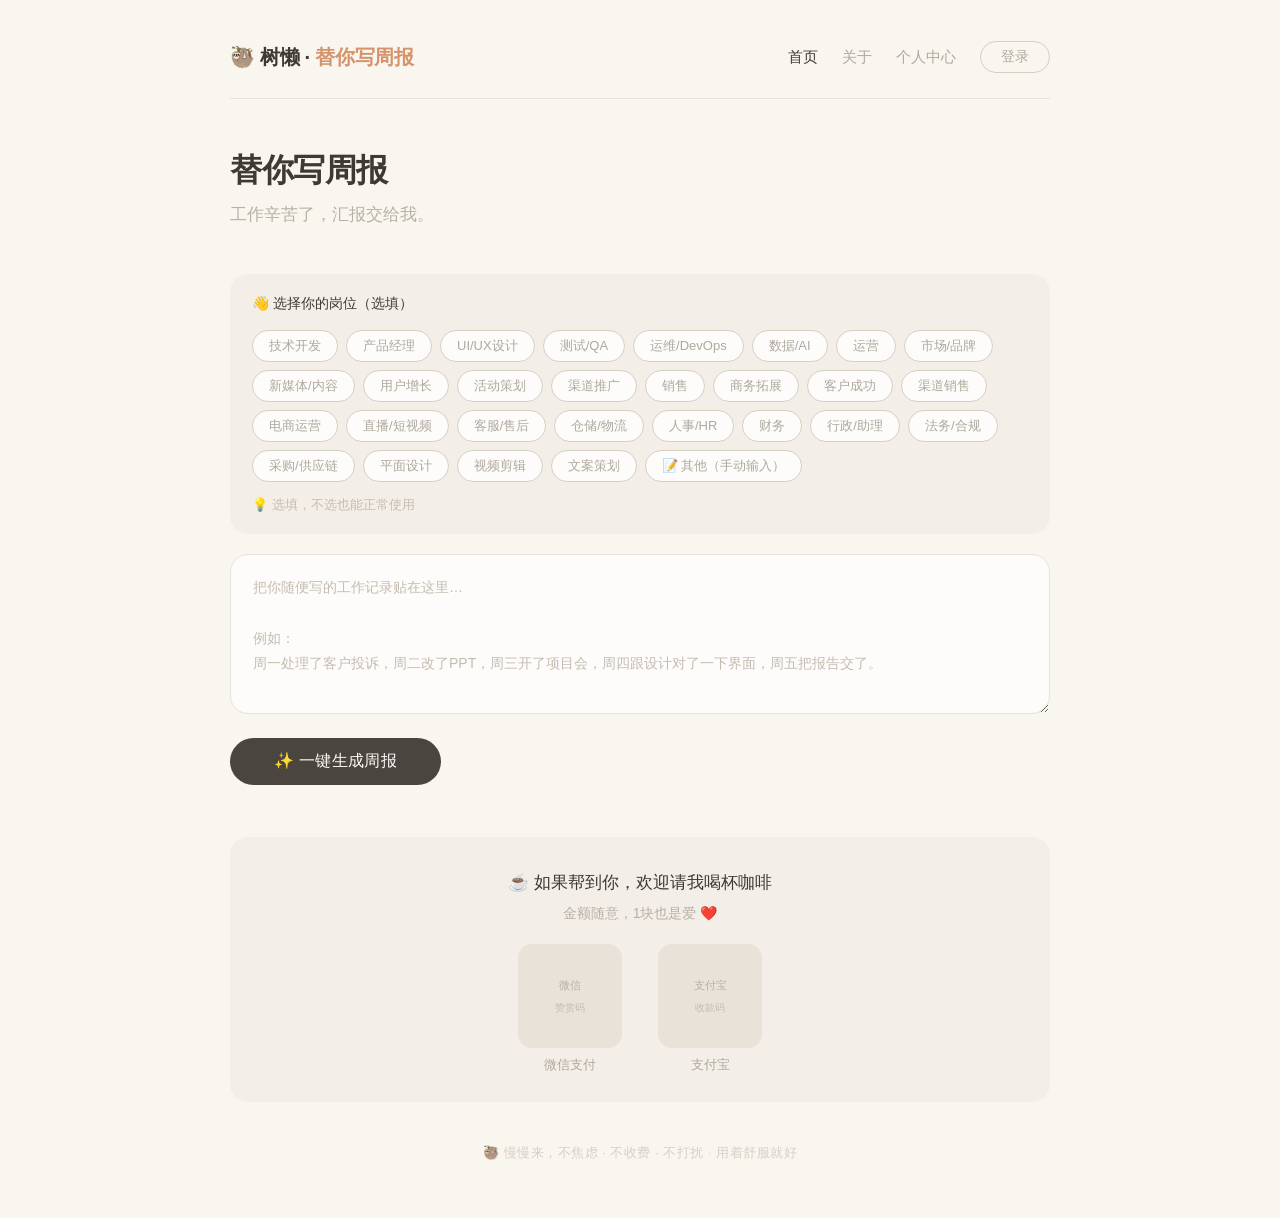
==== index.html @ b50346f1 "first commit" ====
<!DOCTYPE html>
<html lang="zh-CN">
<head>
    <meta charset="UTF-8" />
    <meta name="viewport" content="width=device-width, initial-scale=1.0" />
    <title>树懒 · 替你写周报</title>
    <link rel="stylesheet" href="css/common.css" />
    <style>
        /* ========== 首页独有样式 ========== */
        .hero {
            padding: 44px 0 20px;
        }
        .hero h1 {
            font-size: 32px;
            font-weight: 600;
            letter-spacing: -0.5px;
            color: var(--text);
        }
        .hero p {
            font-size: 17px;
            color: var(--text-muted);
            margin-top: 4px;
        }

        /* 身份选择区 */
        .identity-section {
            background: var(--bg-soft);
            border-radius: var(--radius);
            padding: 18px 22px;
            margin: 24px 0 20px;
            transition: all var(--transition);
        }
        .identity-bar {
            display: flex;
            justify-content: space-between;
            align-items: center;
            flex-wrap: wrap;
            gap: 10px;
        }
        .identity-bar .role-label {
            font-size: 14px;
            color: var(--text-lighter);
        }
        .identity-bar .role-label strong {
            color: var(--text);
            font-weight: 600;
        }
        .identity-bar .btn-edit {
            background: transparent;
            border: none;
            color: var(--primary);
            font-size: 13px;
            cursor: pointer;
            padding: 4px 10px;
            border-radius: var(--radius-sm);
            transition: background var(--transition);
            font-family: inherit;
        }
        .identity-bar .btn-edit:hover {
            background: var(--border);
        }
        .role-options {
            display: flex;
            flex-wrap: wrap;
            gap: 8px;
            margin-top: 14px;
        }
        .role-options button {
            background: var(--bg-card);
            border: 1px solid var(--border-light);
            padding: 6px 16px;
            border-radius: 22px;
            font-size: 13px;
            color: var(--text-lighter);
            cursor: pointer;
            transition: all var(--transition);
            font-family: inherit;
            white-space: nowrap;
        }
        .role-options button:hover {
            border-color: var(--primary);
            color: var(--primary);
            background: var(--bg-card);
        }
        .role-options button.active {
            background: var(--primary);
            border-color: var(--primary);
            color: var(--bg-card);
        }
        .role-options button.btn-other.active {
            background: var(--primary);
            border-color: var(--primary);
            color: var(--bg-card);
        }
        .role-hint {
            font-size: 13px;
            color: var(--text-light);
            margin-top: 12px;
        }
        .identity-section.first-visit .identity-bar .role-label {
            color: var(--text);
            font-weight: 500;
        }
        #customRoleInput {
            margin-top: 12px;
        }
        #customRoleInput input {
            width: 100%;
            padding: 10px 16px;
            border: 1.5px solid var(--border-light);
            border-radius: var(--radius-sm);
            font-size: 14px;
            background: var(--bg-card);
            color: var(--text);
            font-family: inherit;
            transition: border-color var(--transition), box-shadow var(--transition);
        }
        #customRoleInput input:focus {
            outline: none;
            border-color: var(--primary);
            box-shadow: 0 0 0 4px rgba(212, 147, 107, 0.08);
        }

        /* 输入区 */
        .input-area {
            margin: 8px 0 16px;
        }
        .input-area textarea {
            width: 100%;
            min-height: 160px;
            padding: 20px 22px;
            font-size: 15px;
            font-family: inherit;
            border: 1.5px solid var(--border);
            border-radius: var(--radius);
            background: var(--bg-card);
            color: var(--text);
            resize: vertical;
            transition: border-color var(--transition), box-shadow var(--transition);
            line-height: 1.8;
        }
        .input-area textarea:focus {
            outline: none;
            border-color: var(--primary);
            box-shadow: 0 0 0 4px rgba(212, 147, 107, 0.1);
        }
        .input-area textarea::placeholder {
            color: var(--text-light);
            font-size: 14px;
        }

        .btn-generate {
            margin-top: 16px;
            background: var(--btn-bg);
            color: var(--bg-card);
            border: none;
            padding: 13px 44px;
            border-radius: 32px;
            font-size: 16px;
            font-weight: 500;
            cursor: pointer;
            transition: background var(--transition), transform 0.1s;
            font-family: inherit;
            letter-spacing: 0.3px;
        }
        .btn-generate:hover {
            background: var(--btn-hover);
        }
        .btn-generate:active {
            transform: scale(0.97);
        }
        .btn-generate:disabled {
            opacity: 0.5;
            cursor: not-allowed;
            transform: none;
        }

        /* 输出区 */
        .output-area {
            margin-top: 44px;
        }
        .output-label {
            font-size: 14px;
            color: var(--text-light);
            text-align: center;
            margin-bottom: 20px;
            letter-spacing: 2px;
        }
        .output-grid {
            display: grid;
            grid-template-columns: 1fr 1fr 1fr;
            gap: 18px;
        }
        @media (max-width: 700px) {
            .output-grid {
                grid-template-columns: 1fr;
            }
        }
        .output-card {
            background: var(--bg-card);
            border: 1px solid var(--border);
            border-radius: var(--radius);
            padding: 20px 20px 16px;
            transition: box-shadow var(--transition), transform 0.15s;
            display: flex;
            flex-direction: column;
        }
        .output-card:hover {
            box-shadow: 0 6px 24px rgba(61, 58, 53, 0.05);
            transform: translateY(-2px);
        }
        .output-card .card-title {
            font-size: 14px;
            font-weight: 600;
            color: var(--text);
            margin-bottom: 2px;
        }
        .output-card .card-sub {
            font-size: 12px;
            color: var(--text-light);
            margin-bottom: 12px;
        }
        .output-card .card-body {
            font-size: 14px;
            color: var(--text-secondary);
            line-height: 1.8;
            flex: 1;
            white-space: pre-wrap;
            word-break: break-word;
        }
        .output-card .card-body.placeholder {
            color: var(--border-light);
            font-size: 13px;
        }
        .output-card .btn-copy {
            margin-top: 14px;
            background: transparent;
            border: 1px solid var(--border-light);
            padding: 7px 0;
            border-radius: 22px;
            font-size: 13px;
            color: var(--text-muted);
            cursor: pointer;
            transition: all var(--transition);
            font-family: inherit;
            width: 100%;
        }
        .output-card .btn-copy:hover {
            border-color: var(--primary);
            color: var(--primary);
            background: #F8F0EA;
        }
        .output-card .btn-copy.copied {
            border-color: #A8B8A0;
            color: #8AA08A;
            background: #F2F5EF;
        }

        /* 加载状态 */
        .loading {
            text-align: center;
            padding: 34px 0 14px;
            color: var(--text-muted);
            font-size: 15px;
            display: none;
        }
        .loading.show {
            display: block;
        }
        .loading .spinner {
            display: inline-block;
            width: 30px;
            height: 30px;
            border: 3px solid var(--border);
            border-top-color: var(--primary);
            border-radius: 50%;
            animation: spin 0.7s linear infinite;
            margin-bottom: 10px;
        }
        @keyframes spin {
            to {
                transform: rotate(360deg);
            }
        }

        /* 打赏区 */
        .donate-section {
            margin-top: 52px;
            padding: 32px 24px 26px;
            background: var(--bg-soft);
            border-radius: var(--radius);
            text-align: center;
        }
        .donate-section .donate-title {
            font-size: 17px;
            font-weight: 500;
            color: var(--text);
        }
        .donate-section .donate-desc {
            font-size: 14px;
            color: var(--text-muted);
            margin-top: 4px;
        }
        .donate-codes {
            display: flex;
            justify-content: center;
            gap: 36px;
            margin-top: 18px;
            flex-wrap: wrap;
        }
        .donate-codes .qr-placeholder {
            width: 104px;
            height: 104px;
            background: var(--border);
            border-radius: 14px;
            display: flex;
            align-items: center;
            justify-content: center;
            font-size: 12px;
            color: var(--text-muted);
            flex-direction: column;
            gap: 4px;
        }
        .donate-codes .qr-placeholder span {
            font-size: 11px;
        }
        .donate-codes .qr-item {
            text-align: center;
        }
        .donate-codes .qr-item .label {
            font-size: 13px;
            color: var(--text-lighter);
            margin-top: 6px;
        }

        @media (max-width: 500px) {
            .hero h1 {
                font-size: 26px;
            }
            .identity-section {
                padding: 14px 16px;
            }
        }
    </style>
</head>
<body>

    <div class="container">

        <!-- ===== 顶部导航 ===== -->
        <nav class="navbar">
            <div class="logo"><a href="index.html">🦥 树懒 · <span>替你写周报</span></a></div>
            <div class="nav-links">
                <a href="index.html" class="active">首页</a>
                <a href="about.html">关于</a>
                <a href="profile.html">个人中心</a>
                <button class="btn-login" id="loginBtn">登录</button>
            </div>
        </nav>

        <!-- ===== 主标题 ===== -->
        <div class="hero">
            <h1>替你写周报</h1>
            <p>工作辛苦了，汇报交给我。</p>
        </div>

        <!-- ===== 身份选择区 ===== -->
        <div class="identity-section first-visit" id="identitySection">
            <div class="identity-bar">
                <span class="role-label" id="roleLabel">👋 选择你的岗位（选填）</span>
            </div>
            <div class="role-options" id="roleOptions">
                <button data-role="技术开发">技术开发</button>
                <button data-role="产品经理">产品经理</button>
                <button data-role="UI/UX设计">UI/UX设计</button>
                <button data-role="测试/QA">测试/QA</button>
                <button data-role="运维/DevOps">运维/DevOps</button>
                <button data-role="数据/AI">数据/AI</button>
                <button data-role="运营">运营</button>
                <button data-role="市场/品牌">市场/品牌</button>
                <button data-role="新媒体/内容">新媒体/内容</button>
                <button data-role="用户增长">用户增长</button>
                <button data-role="活动策划">活动策划</button>
                <button data-role="渠道推广">渠道推广</button>
                <button data-role="销售">销售</button>
                <button data-role="商务拓展">商务拓展</button>
                <button data-role="客户成功">客户成功</button>
                <button data-role="渠道销售">渠道销售</button>
                <button data-role="电商运营">电商运营</button>
                <button data-role="直播/短视频">直播/短视频</button>
                <button data-role="客服/售后">客服/售后</button>
                <button data-role="仓储/物流">仓储/物流</button>
                <button data-role="人事/HR">人事/HR</button>
                <button data-role="财务">财务</button>
                <button data-role="行政/助理">行政/助理</button>
                <button data-role="法务/合规">法务/合规</button>
                <button data-role="采购/供应链">采购/供应链</button>
                <button data-role="平面设计">平面设计</button>
                <button data-role="视频剪辑">视频剪辑</button>
                <button data-role="文案策划">文案策划</button>
                <button data-role="其他" class="btn-other" id="btnOther">📝 其他（手动输入）</button>
            </div>
            <div id="customRoleInput" style="display:none; margin-top:12px;">
                <input type="text" id="customRoleField" placeholder="请输入你的岗位，例如：供应链、教研、客服…" />
            </div>
            <div class="role-hint" id="roleHint">💡 选填，不选也能正常使用</div>
        </div>

        <!-- ===== 输入区 ===== -->
        <div class="input-area">
            <textarea id="userInput" placeholder="把你随便写的工作记录贴在这里…&#10;&#10;例如：&#10;周一处理了客户投诉，周二改了PPT，周三开了项目会，周四跟设计对了一下界面，周五把报告交了。"></textarea>
            <button class="btn-generate" id="generateBtn">✨ 一键生成周报</button>
        </div>

        <!-- ===== 加载状态 ===== -->
        <div class="loading" id="loadingIndicator">
            <div class="spinner"></div>
            <div>🦥 树懒正在慢慢帮你写…</div>
        </div>

        <!-- ===== 输出区 ===== -->
        <div class="output-area" id="outputArea" style="display:none;">
            <div class="output-label">— 三个版本，任你选 —</div>
            <div class="output-grid">
                <div class="output-card">
                    <div class="card-title">📊 数据流版本</div>
                    <div class="card-sub">突出动作 + 结果</div>
                    <div class="card-body placeholder" id="outputA">点击生成后，这里会显示数据流版本</div>
                    <button class="btn-copy" data-target="outputA">📋 复制</button>
                </div>
                <div class="output-card">
                    <div class="card-title">💎 价值流版本</div>
                    <div class="card-sub">突出意义 + 影响</div>
                    <div class="card-body placeholder" id="outputB">点击生成后，这里会显示价值流版本</div>
                    <button class="btn-copy" data-target="outputB">📋 复制</button>
                </div>
                <div class="output-card">
                    <div class="card-title">⚡ 极简流版本</div>
                    <div class="card-sub">核心动作，每条一句话</div>
                    <div class="card-body placeholder" id="outputC">点击生成后，这里会显示极简流版本</div>
                    <button class="btn-copy" data-target="outputC">📋 复制</button>
                </div>
            </div>
        </div>

        <!-- ===== 打赏区 ===== -->
        <div class="donate-section">
            <div class="donate-title">☕ 如果帮到你，欢迎请我喝杯咖啡</div>
            <div class="donate-desc">金额随意，1块也是爱 ❤️</div>
            <div class="donate-codes">
                <div class="qr-item">
                    <div class="qr-placeholder">
                        <span>微信</span>
                        <span style="font-size:10px;color:var(--text-light);">赞赏码</span>
                    </div>
                    <div class="label">微信支付</div>
                </div>
                <div class="qr-item">
                    <div class="qr-placeholder">
                        <span>支付宝</span>
                        <span style="font-size:10px;color:var(--text-light);">收款码</span>
                    </div>
                    <div class="label">支付宝</div>
                </div>
            </div>
        </div>

        <!-- ===== 底部 ===== -->
        <div class="footer-motto">
            🦥 慢慢来，不焦虑 · 不收费 · 不打扰
            <span>·</span> 用着舒服就好
        </div>

    </div>

    <!-- ===== 登录弹窗 ===== -->
    <div class="modal-overlay" id="loginModal">
        <div class="modal-box">
            <button class="close-btn" id="modalCloseBtn">✕</button>
            <h2 id="modalTitle">登录</h2>
            <div class="sub" id="modalSub">登录后，你的周报记录将保存在云端</div>
            <div id="loginPanel">
                <div class="form-group">
                    <label>邮箱</label>
                    <input type="email" id="loginEmail" placeholder="your@email.com" />
                </div>
                <div class="form-group">
                    <label>密码</label>
                    <input type="password" id="loginPassword" placeholder="至少8位" />
                </div>
                <button class="btn-primary" id="loginSubmitBtn">登录</button>
                <div class="switch-link">
                    还没账号？<a id="switchToRegister">去注册</a>
                </div>
                <div class="guest-hint">不登录也能正常使用所有功能</div>
            </div>
            <div id="registerPanel" style="display:none;">
                <div class="form-group">
                    <label>邮箱</label>
                    <input type="email" id="registerEmail" placeholder="your@email.com" />
                </div>
                <div class="form-group">
                    <label>密码（至少8位）</label>
                    <input type="password" id="registerPassword" placeholder="至少8位" />
                </div>
                <div class="form-group">
                    <label>重复密码</label>
                    <input type="password" id="registerPasswordConfirm" placeholder="再次输入密码" />
                </div>
                <button class="btn-primary" id="registerSubmitBtn">注册</button>
                <div class="switch-link">
                    已有账号？<a id="switchToLogin">去登录</a>
                </div>
                <div class="guest-hint">💡 我们将发送确认邮件到你的邮箱</div>
            </div>
        </div>
    </div>

    <script src="js/common.js"></script>
    <script>
        // ============================================================
        // 身份选择
        // ============================================================
        const IDENTITY_KEY = 'shulan_profile';

        function getProfile() {
            try {
                return JSON.parse(localStorage.getItem(IDENTITY_KEY));
            } catch {
                return null;
            }
        }

        function saveProfile(profile) {
            localStorage.setItem(IDENTITY_KEY, JSON.stringify(profile));
        }

        function renderIdentity() {
            const profile = getProfile();
            const section = document.getElementById('identitySection');
            const label = document.getElementById('roleLabel');
            const options = document.getElementById('roleOptions');
            const hint = document.getElementById('roleHint');

            if (profile && profile.role) {
                section.classList.remove('first-visit');
                label.innerHTML = '当前身份：<strong>' + profile.role + '</strong>';
                const bar = document.querySelector('.identity-bar');
                let editBtn = bar.querySelector('.btn-edit');
                if (!editBtn) {
                    editBtn = document.createElement('button');
                    editBtn.className = 'btn-edit';
                    editBtn.textContent = '✎ 修改';
                    editBtn.onclick = function() {
                        options.style.display = 'flex';
                        hint.style.display = 'block';
                        document.getElementById('customRoleInput').style.display = 'none';
                        editBtn.style.display = 'none';
                        document.querySelectorAll('#roleOptions button').forEach(b => b.classList.remove('active'));
                    };
                    bar.appendChild(editBtn);
                }
                options.style.display = 'none';
                hint.style.display = 'none';
                document.getElementById('customRoleInput').style.display = 'none';
            } else {
                section.classList.add('first-visit');
                label.innerHTML = '👋 选择你的岗位（选填）';
                options.style.display = 'flex';
                hint.style.display = 'block';
                document.getElementById('customRoleInput').style.display = 'none';
                const bar = document.querySelector('.identity-bar');
                const oldEdit = bar.querySelector('.btn-edit');
                if (oldEdit) oldEdit.remove();
            }
        }

        function selectRole(role) {
            const profile = getProfile() || {};
            profile.role = role;
            profile.firstVisit = profile.firstVisit || new Date().toISOString();
            saveProfile(profile);
            renderIdentity();
        }

        document.querySelectorAll('#roleOptions button[data-role]').forEach(function(btn) {
            btn.addEventListener('click', function() {
                const role = this.dataset.role;
                if (role === '其他') return;
                selectRole(role);
                document.querySelectorAll('#roleOptions button').forEach(b => b.classList.remove('active'));
                this.classList.add('active');
                document.getElementById('customRoleInput').style.display = 'none';
            });
        });

        const btnOther = document.getElementById('btnOther');
        const customInput = document.getElementById('customRoleInput');
        const customField = document.getElementById('customRoleField');

        if (btnOther) {
            btnOther.addEventListener('click', function() {
                if (customInput.style.display === 'none') {
                    customInput.style.display = 'block';
                    customField.focus();
                    document.querySelectorAll('#roleOptions button').forEach(b => b.classList.remove('active'));
                    this.classList.add('active');
                } else {
                    customInput.style.display = 'none';
                    this.classList.remove('active');
                }
            });
        }

        function saveCustomRole() {
            const val = customField.value.trim();
            if (val) {
                selectRole(val);
                customInput.style.display = 'none';
                btnOther.classList.remove('active');
            }
        }

        if (customField) {
            customField.addEventListener('blur', saveCustomRole);
            customField.addEventListener('keydown', function(e) {
                if (e.key === 'Enter') {
                    this.blur();
                }
            });
        }

        const existingProfile = getProfile();
        renderIdentity();

        // ============================================================
        // 周报生成（模拟）
        // ============================================================
        const generateBtn = document.getElementById('generateBtn');
        const userInput = document.getElementById('userInput');
        const loadingIndicator = document.getElementById('loadingIndicator');
        const outputArea = document.getElementById('outputArea');
        const outputA = document.getElementById('outputA');
        const outputB = document.getElementById('outputB');
        const outputC = document.getElementById('outputC');

        function generateReport(inputText) {
            const profile = getProfile();
            const role = (profile && profile.role) ? profile.role : '职场人';

            return new Promise(function(resolve) {
                const delay = 1500 + Math.random() * 1000;
                setTimeout(function() {
                    const len = inputText.length;
                    let dataVer, valueVer, simpleVer;
                    if (len < 20) {
                        dataVer = '输入内容较少，建议补充具体工作事项。';
                        valueVer = '输入内容较少，建议补充具体工作事项。';
                        simpleVer = '输入内容较少，建议补充具体工作事项。';
                    } else {
                        dataVer =
                            '完成客户投诉处理1起，响应时效提升至2h内；主导完成项目汇报PPT迭代（V2.3）；协同设计团队推进界面方案评审，确保报告按期交付。';
                        valueVer =
                            '以客户体验为切入点，优化投诉处理SOP；通过跨部门协作（设计/项目组）扫清汇报卡点，保障关键节点0延期。';
                        simpleVer = '① 投诉闭环 ② PPT定稿 ③ 跨部门对齐 ④ 报告交付';
                    }
                    resolve({
                        data: dataVer,
                        value: valueVer,
                        simple: simpleVer
                    });
                }, delay);
            });
        }

        if (generateBtn) {
            generateBtn.addEventListener('click', function() {
                const text = userInput.value.trim();
                if (!text) {
                    alert('请先输入你的工作记录。');
                    return;
                }

                generateBtn.disabled = true;
                generateBtn.textContent = '生成中…';
                loadingIndicator.classList.add('show');
                outputArea.style.display = 'none';

                generateReport(text).then(function(result) {
                    outputA.textContent = result.data;
                    outputA.className = 'card-body';
                    outputB.textContent = result.value;
                    outputB.className = 'card-body';
                    outputC.textContent = result.simple;
                    outputC.className = 'card-body';

                    outputArea.style.display = 'block';
                    loadingIndicator.classList.remove('show');
                    generateBtn.disabled = false;
                    generateBtn.textContent = '✨ 一键生成周报';

                    document.querySelectorAll('.btn-copy').forEach(function(btn) {
                        btn.textContent = '📋 复制';
                        btn.classList.remove('copied');
                    });

                    outputArea.scrollIntoView({ behavior: 'smooth', block: 'start' });
                }).catch(function(err) {
                    alert('生成失败，请稍后重试。');
                    loadingIndicator.classList.remove('show');
                    generateBtn.disabled = false;
                    generateBtn.textContent = '✨ 一键生成周报';
                    console.error(err);
                });
            });
        }

        // ============================================================
        // 复制功能
        // ============================================================
        document.querySelectorAll('.btn-copy').forEach(function(btn) {
            btn.addEventListener('click', function() {
                const targetId = this.dataset.target;
                const targetEl = document.getElementById(targetId);
                if (!targetEl) return;
                const text = targetEl.textContent;
                if (!text || text.includes('点击生成')) {
                    alert('暂无内容可复制，请先生成周报。');
                    return;
                }
                copyText(text, this);
            });
        });

        console.log('🦥 树懒 · 替你写周报 已加载');
        console.log('💡 慢慢来，不焦虑。');
    </script>

</body>
</html>
---- css/common.css ----
/* ========== CSS 变量 ========== */
:root {
    --bg: #F9F6F0;
    --bg-card: #FDFCFA;
    --bg-soft: #F3EFE8;
    --bg-hover: #F8F6F0;
    --text: #3D3A35;
    --text-secondary: #5A5550;
    --text-muted: #B8B0A5;
    --text-light: #C5BCB0;
    --text-lighter: #AFA89D;
    --border: #E8E2D8;
    --border-light: #D6CFC4;
    --primary: #D4936B;
    --primary-hover: #C4835B;
    --btn-bg: #4A453F;
    --btn-hover: #3D3A35;
    --radius: 18px;
    --radius-sm: 12px;
    --radius-xs: 10px;
    --radius-full: 30px;
    --shadow: 0 24px 64px rgba(61, 58, 53, 0.1);
    --transition: 0.25s ease;
    --font: -apple-system, BlinkMacSystemFont, "Segoe UI", Roboto, "PingFang SC", "Microsoft YaHei", sans-serif;
    --container: 820px;
}

/* ========== 全局重置 ========== */
* {
    margin: 0;
    padding: 0;
    box-sizing: border-box;
}

body {
    font-family: var(--font);
    background-color: var(--bg);
    color: var(--text);
    line-height: 1.7;
    padding: 0 20px;
}

.container {
    max-width: var(--container);
    margin: 0 auto;
    padding: 20px 0 40px;
}

/* ========== 顶部导航 ========== */
.navbar {
    display: flex;
    justify-content: space-between;
    align-items: center;
    padding: 20px 0 24px;
    border-bottom: 1px solid var(--border);
    flex-wrap: wrap;
    gap: 12px;
}

.logo {
    font-size: 20px;
    font-weight: 600;
    color: var(--text);
    letter-spacing: -0.3px;
}

.logo span {
    color: var(--primary);
}

.logo a {
    text-decoration: none;
    color: inherit;
}

.nav-links {
    display: flex;
    align-items: center;
    gap: 24px;
    font-size: 15px;
    flex-wrap: wrap;
}

.nav-links a {
    color: var(--text-lighter);
    text-decoration: none;
    transition: color var(--transition);
}

.nav-links a:hover {
    color: var(--text);
}

.nav-links a.active {
    color: var(--text);
    font-weight: 500;
}

.nav-links .btn-login,
.nav-links .btn-logout {
    background: transparent;
    border: 1px solid var(--border-light);
    padding: 6px 20px;
    border-radius: 24px;
    font-size: 14px;
    color: var(--text-lighter);
    cursor: pointer;
    transition: all var(--transition);
    font-family: inherit;
}

.nav-links .btn-login:hover,
.nav-links .btn-logout:hover {
    border-color: var(--primary);
    color: var(--primary);
    background: #F8F0EA;
}

/* ========== 底部标语 ========== */
.footer-motto {
    text-align: center;
    padding: 40px 0 14px;
    font-size: 13px;
    color: var(--border-light);
    letter-spacing: 0.5px;
}

.footer-motto span {
    color: #E0D9D0;
}

/* ========== 登录弹窗 ========== */
.modal-overlay {
    position: fixed;
    top: 0;
    left: 0;
    width: 100%;
    height: 100%;
    background: rgba(61, 58, 53, 0.2);
    backdrop-filter: blur(6px);
    display: none;
    align-items: center;
    justify-content: center;
    z-index: 1000;
}

.modal-overlay.open {
    display: flex;
}

.modal-box {
    background: var(--bg-card);
    border-radius: 24px;
    padding: 40px 34px 34px;
    max-width: 400px;
    width: 100%;
    box-shadow: var(--shadow);
    position: relative;
    margin: 20px;
}

.modal-box .close-btn {
    position: absolute;
    top: 16px;
    right: 20px;
    font-size: 22px;
    color: var(--border-light);
    cursor: pointer;
    background: none;
    border: none;
    font-family: inherit;
    transition: color var(--transition);
}

.modal-box .close-btn:hover {
    color: var(--text-lighter);
}

.modal-box h2 {
    font-size: 22px;
    font-weight: 600;
    color: var(--text);
    margin-bottom: 4px;
}

.modal-box .sub {
    font-size: 14px;
    color: var(--text-muted);
    margin-bottom: 24px;
}

.modal-box .form-group {
    margin-bottom: 16px;
}

.modal-box .form-group label {
    display: block;
    font-size: 13px;
    color: var(--text-lighter);
    margin-bottom: 4px;
}

.modal-box .form-group input {
    width: 100%;
    padding: 12px 16px;
    border: 1.5px solid var(--border);
    border-radius: var(--radius-sm);
    font-size: 15px;
    font-family: inherit;
    transition: border-color var(--transition), box-shadow var(--transition);
    background: var(--bg-card);
    color: var(--text);
}

.modal-box .form-group input:focus {
    outline: none;
    border-color: var(--primary);
    box-shadow: 0 0 0 4px rgba(212, 147, 107, 0.08);
}

.modal-box .btn-primary {
    width: 100%;
    padding: 13px;
    background: var(--btn-bg);
    color: var(--bg-card);
    border: none;
    border-radius: 14px;
    font-size: 16px;
    font-weight: 500;
    cursor: pointer;
    font-family: inherit;
    transition: background var(--transition);
    margin-top: 4px;
}

.modal-box .btn-primary:hover {
    background: var(--btn-hover);
}

.modal-box .switch-link {
    text-align: center;
    margin-top: 16px;
    font-size: 14px;
    color: var(--text-muted);
}

.modal-box .switch-link a {
    color: var(--primary);
    cursor: pointer;
    text-decoration: none;
}

.modal-box .switch-link a:hover {
    text-decoration: underline;
}

.modal-box .guest-hint {
    text-align: center;
    margin-top: 20px;
    font-size: 13px;
    color: var(--text-light);
    border-top: 1px solid var(--border);
    padding-top: 20px;
}

/* ========== 复制按钮固定底部（首页输出卡片） ========== */
.output-card {
    display: flex;
    flex-direction: column;
}

.output-card .card-title {
    flex-shrink: 0;
}

.output-card .card-sub {
    flex-shrink: 0;
}

.output-card .card-body {
    flex: 1;
    min-height: 40px;
}

.output-card .btn-copy {
    flex-shrink: 0;
    margin-top: 14px;
}

/* ========== 复制按钮固定底部（个人中心版本卡片） ========== */
.record-body .version-card {
    display: flex;
    flex-direction: column;
}

.record-body .version-card .v-title {
    flex-shrink: 0;
}

.record-body .version-card .v-sub {
    flex-shrink: 0;
}

.record-body .version-card .v-content {
    flex: 1;
    min-height: 30px;
}

.record-body .version-card .btn-copy {
    flex-shrink: 0;
    margin-top: 12px;
}

/* ========== 响应式 ========== */
@media (max-width: 500px) {
    .navbar {
        padding: 14px 0 18px;
    }
    .nav-links {
        gap: 14px;
        font-size: 14px;
    }
    .modal-box {
        padding: 28px 20px 24px;
    }
}
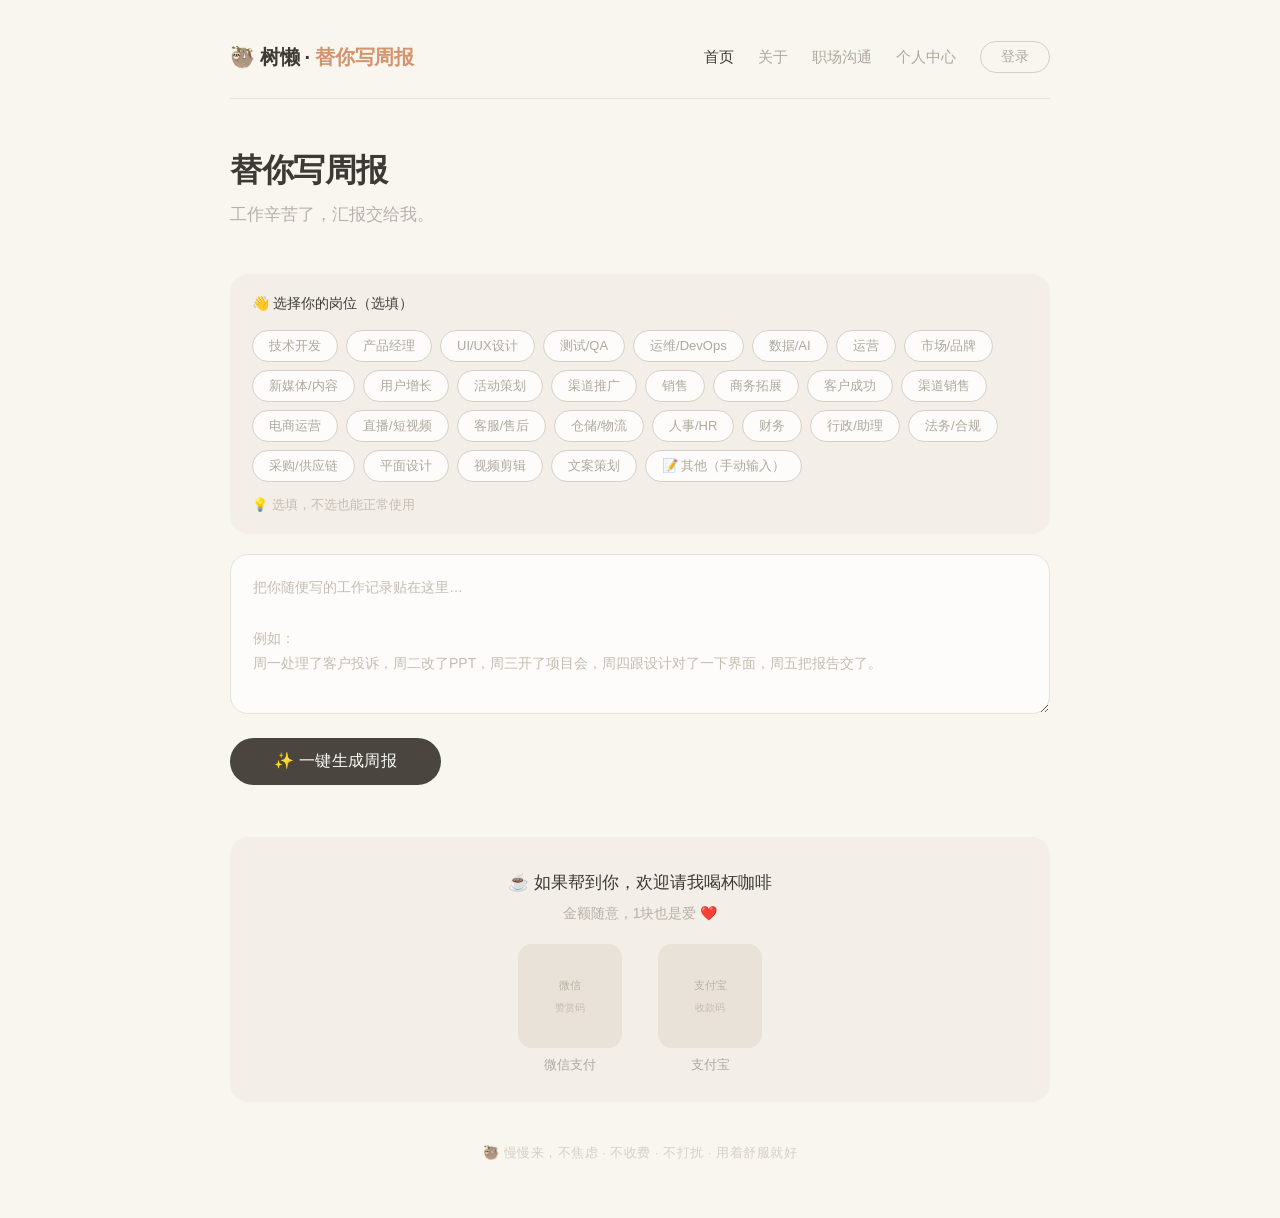
==== commit b2e4f272: "职场沟通" ====
--- a/index.html
+++ b/index.html
@@ -3,345 +3,23 @@
 <head>
     <meta charset="UTF-8" />
     <meta name="viewport" content="width=device-width, initial-scale=1.0" />
-    <title>树懒 · 替你写周报</title>
+    <meta name="description" content="树懒是一个 AI 周报生成器，帮助你快速整理工作内容，生成专业的周报、项目汇报和总结模板，省时高效。" />
+    <meta name="keywords" content="周报生成器, AI写周报, 周报助手, 工作汇报, 项目总结, 周报模板, AI周报, 自动写周报" />
+    <meta name="author" content="树懒" />
+    <meta name="robots" content="index,follow" />
+    <meta name="theme-color" content="#F9F6F0" />
+    <meta property="og:title" content="树懒 · AI周报生成器 | 替你写周报" />
+    <meta property="og:description" content="树懒是一款 AI 周报生成器，帮助你快速整理工作内容并生成专业周报，适合职场人士和团队汇报。" />
+    <meta property="og:type" content="website" />
+    <meta property="og:locale" content="zh_CN" />
+    <meta property="og:site_name" content="树懒 · 替你写周报" />
+    <meta name="twitter:card" content="summary" />
+    <meta name="twitter:title" content="树懒 · AI周报生成器 | 替你写周报" />
+    <meta name="twitter:description" content="树懒是一款 AI 周报生成器，帮助你快速整理工作内容并生成专业周报，适合职场人士和团队汇报。" />
+    <title>树懒 · AI周报生成器 | 替你写周报</title>
+    <link rel="canonical" href="/" />
     <link rel="stylesheet" href="css/common.css" />
-    <style>
-        /* ========== 首页独有样式 ========== */
-        .hero {
-            padding: 44px 0 20px;
-        }
-        .hero h1 {
-            font-size: 32px;
-            font-weight: 600;
-            letter-spacing: -0.5px;
-            color: var(--text);
-        }
-        .hero p {
-            font-size: 17px;
-            color: var(--text-muted);
-            margin-top: 4px;
-        }
-
-        /* 身份选择区 */
-        .identity-section {
-            background: var(--bg-soft);
-            border-radius: var(--radius);
-            padding: 18px 22px;
-            margin: 24px 0 20px;
-            transition: all var(--transition);
-        }
-        .identity-bar {
-            display: flex;
-            justify-content: space-between;
-            align-items: center;
-            flex-wrap: wrap;
-            gap: 10px;
-        }
-        .identity-bar .role-label {
-            font-size: 14px;
-            color: var(--text-lighter);
-        }
-        .identity-bar .role-label strong {
-            color: var(--text);
-            font-weight: 600;
-        }
-        .identity-bar .btn-edit {
-            background: transparent;
-            border: none;
-            color: var(--primary);
-            font-size: 13px;
-            cursor: pointer;
-            padding: 4px 10px;
-            border-radius: var(--radius-sm);
-            transition: background var(--transition);
-            font-family: inherit;
-        }
-        .identity-bar .btn-edit:hover {
-            background: var(--border);
-        }
-        .role-options {
-            display: flex;
-            flex-wrap: wrap;
-            gap: 8px;
-            margin-top: 14px;
-        }
-        .role-options button {
-            background: var(--bg-card);
-            border: 1px solid var(--border-light);
-            padding: 6px 16px;
-            border-radius: 22px;
-            font-size: 13px;
-            color: var(--text-lighter);
-            cursor: pointer;
-            transition: all var(--transition);
-            font-family: inherit;
-            white-space: nowrap;
-        }
-        .role-options button:hover {
-            border-color: var(--primary);
-            color: var(--primary);
-            background: var(--bg-card);
-        }
-        .role-options button.active {
-            background: var(--primary);
-            border-color: var(--primary);
-            color: var(--bg-card);
-        }
-        .role-options button.btn-other.active {
-            background: var(--primary);
-            border-color: var(--primary);
-            color: var(--bg-card);
-        }
-        .role-hint {
-            font-size: 13px;
-            color: var(--text-light);
-            margin-top: 12px;
-        }
-        .identity-section.first-visit .identity-bar .role-label {
-            color: var(--text);
-            font-weight: 500;
-        }
-        #customRoleInput {
-            margin-top: 12px;
-        }
-        #customRoleInput input {
-            width: 100%;
-            padding: 10px 16px;
-            border: 1.5px solid var(--border-light);
-            border-radius: var(--radius-sm);
-            font-size: 14px;
-            background: var(--bg-card);
-            color: var(--text);
-            font-family: inherit;
-            transition: border-color var(--transition), box-shadow var(--transition);
-        }
-        #customRoleInput input:focus {
-            outline: none;
-            border-color: var(--primary);
-            box-shadow: 0 0 0 4px rgba(212, 147, 107, 0.08);
-        }
-
-        /* 输入区 */
-        .input-area {
-            margin: 8px 0 16px;
-        }
-        .input-area textarea {
-            width: 100%;
-            min-height: 160px;
-            padding: 20px 22px;
-            font-size: 15px;
-            font-family: inherit;
-            border: 1.5px solid var(--border);
-            border-radius: var(--radius);
-            background: var(--bg-card);
-            color: var(--text);
-            resize: vertical;
-            transition: border-color var(--transition), box-shadow var(--transition);
-            line-height: 1.8;
-        }
-        .input-area textarea:focus {
-            outline: none;
-            border-color: var(--primary);
-            box-shadow: 0 0 0 4px rgba(212, 147, 107, 0.1);
-        }
-        .input-area textarea::placeholder {
-            color: var(--text-light);
-            font-size: 14px;
-        }
-
-        .btn-generate {
-            margin-top: 16px;
-            background: var(--btn-bg);
-            color: var(--bg-card);
-            border: none;
-            padding: 13px 44px;
-            border-radius: 32px;
-            font-size: 16px;
-            font-weight: 500;
-            cursor: pointer;
-            transition: background var(--transition), transform 0.1s;
-            font-family: inherit;
-            letter-spacing: 0.3px;
-        }
-        .btn-generate:hover {
-            background: var(--btn-hover);
-        }
-        .btn-generate:active {
-            transform: scale(0.97);
-        }
-        .btn-generate:disabled {
-            opacity: 0.5;
-            cursor: not-allowed;
-            transform: none;
-        }
-
-        /* 输出区 */
-        .output-area {
-            margin-top: 44px;
-        }
-        .output-label {
-            font-size: 14px;
-            color: var(--text-light);
-            text-align: center;
-            margin-bottom: 20px;
-            letter-spacing: 2px;
-        }
-        .output-grid {
-            display: grid;
-            grid-template-columns: 1fr 1fr 1fr;
-            gap: 18px;
-        }
-        @media (max-width: 700px) {
-            .output-grid {
-                grid-template-columns: 1fr;
-            }
-        }
-        .output-card {
-            background: var(--bg-card);
-            border: 1px solid var(--border);
-            border-radius: var(--radius);
-            padding: 20px 20px 16px;
-            transition: box-shadow var(--transition), transform 0.15s;
-            display: flex;
-            flex-direction: column;
-        }
-        .output-card:hover {
-            box-shadow: 0 6px 24px rgba(61, 58, 53, 0.05);
-            transform: translateY(-2px);
-        }
-        .output-card .card-title {
-            font-size: 14px;
-            font-weight: 600;
-            color: var(--text);
-            margin-bottom: 2px;
-        }
-        .output-card .card-sub {
-            font-size: 12px;
-            color: var(--text-light);
-            margin-bottom: 12px;
-        }
-        .output-card .card-body {
-            font-size: 14px;
-            color: var(--text-secondary);
-            line-height: 1.8;
-            flex: 1;
-            white-space: pre-wrap;
-            word-break: break-word;
-        }
-        .output-card .card-body.placeholder {
-            color: var(--border-light);
-            font-size: 13px;
-        }
-        .output-card .btn-copy {
-            margin-top: 14px;
-            background: transparent;
-            border: 1px solid var(--border-light);
-            padding: 7px 0;
-            border-radius: 22px;
-            font-size: 13px;
-            color: var(--text-muted);
-            cursor: pointer;
-            transition: all var(--transition);
-            font-family: inherit;
-            width: 100%;
-        }
-        .output-card .btn-copy:hover {
-            border-color: var(--primary);
-            color: var(--primary);
-            background: #F8F0EA;
-        }
-        .output-card .btn-copy.copied {
-            border-color: #A8B8A0;
-            color: #8AA08A;
-            background: #F2F5EF;
-        }
-
-        /* 加载状态 */
-        .loading {
-            text-align: center;
-            padding: 34px 0 14px;
-            color: var(--text-muted);
-            font-size: 15px;
-            display: none;
-        }
-        .loading.show {
-            display: block;
-        }
-        .loading .spinner {
-            display: inline-block;
-            width: 30px;
-            height: 30px;
-            border: 3px solid var(--border);
-            border-top-color: var(--primary);
-            border-radius: 50%;
-            animation: spin 0.7s linear infinite;
-            margin-bottom: 10px;
-        }
-        @keyframes spin {
-            to {
-                transform: rotate(360deg);
-            }
-        }
-
-        /* 打赏区 */
-        .donate-section {
-            margin-top: 52px;
-            padding: 32px 24px 26px;
-            background: var(--bg-soft);
-            border-radius: var(--radius);
-            text-align: center;
-        }
-        .donate-section .donate-title {
-            font-size: 17px;
-            font-weight: 500;
-            color: var(--text);
-        }
-        .donate-section .donate-desc {
-            font-size: 14px;
-            color: var(--text-muted);
-            margin-top: 4px;
-        }
-        .donate-codes {
-            display: flex;
-            justify-content: center;
-            gap: 36px;
-            margin-top: 18px;
-            flex-wrap: wrap;
-        }
-        .donate-codes .qr-placeholder {
-            width: 104px;
-            height: 104px;
-            background: var(--border);
-            border-radius: 14px;
-            display: flex;
-            align-items: center;
-            justify-content: center;
-            font-size: 12px;
-            color: var(--text-muted);
-            flex-direction: column;
-            gap: 4px;
-        }
-        .donate-codes .qr-placeholder span {
-            font-size: 11px;
-        }
-        .donate-codes .qr-item {
-            text-align: center;
-        }
-        .donate-codes .qr-item .label {
-            font-size: 13px;
-            color: var(--text-lighter);
-            margin-top: 6px;
-        }
-
-        @media (max-width: 500px) {
-            .hero h1 {
-                font-size: 26px;
-            }
-            .identity-section {
-                padding: 14px 16px;
-            }
-        }
-    </style>
+    <link rel="stylesheet" href="css/index.css" />
 </head>
 <body>
 
@@ -352,8 +30,7 @@
             <div class="logo"><a href="index.html">🦥 树懒 · <span>替你写周报</span></a></div>
             <div class="nav-links">
                 <a href="index.html" class="active">首页</a>
-                <a href="about.html">关于</a>
-                <a href="profile.html">个人中心</a>
+                <a href="about.html">关于</a>                <a href="communication.html">职场沟通</a>                <a href="profile.html">个人中心</a>
                 <button class="btn-login" id="loginBtn">登录</button>
             </div>
         </nav>
@@ -517,223 +194,23 @@
     </div>
 
     <script src="js/common.js"></script>
-    <script>
-        // ============================================================
-        // 身份选择
-        // ============================================================
-        const IDENTITY_KEY = 'shulan_profile';
-
-        function getProfile() {
-            try {
-                return JSON.parse(localStorage.getItem(IDENTITY_KEY));
-            } catch {
-                return null;
-            }
+    <script src="js/index.js"></script>
+
+    <script type="application/ld+json">
+    {
+        "@context": "https://schema.org",
+        "@type": "WebApplication",
+        "name": "树懒 · 替你写周报",
+        "url": "index.html",
+        "applicationCategory": "ProductivityApplication",
+        "description": "树懒是一款 AI 周报生成器，帮助你快速整理工作内容，生成专业的周报、项目汇报和总结模板。",
+        "operatingSystem": "All",
+        "inLanguage": "zh-CN",
+        "author": {
+            "@type": "Organization",
+            "name": "树懒"
         }
-
-        function saveProfile(profile) {
-            localStorage.setItem(IDENTITY_KEY, JSON.stringify(profile));
-        }
-
-        function renderIdentity() {
-            const profile = getProfile();
-            const section = document.getElementById('identitySection');
-            const label = document.getElementById('roleLabel');
-            const options = document.getElementById('roleOptions');
-            const hint = document.getElementById('roleHint');
-
-            if (profile && profile.role) {
-                section.classList.remove('first-visit');
-                label.innerHTML = '当前身份：<strong>' + profile.role + '</strong>';
-                const bar = document.querySelector('.identity-bar');
-                let editBtn = bar.querySelector('.btn-edit');
-                if (!editBtn) {
-                    editBtn = document.createElement('button');
-                    editBtn.className = 'btn-edit';
-                    editBtn.textContent = '✎ 修改';
-                    editBtn.onclick = function() {
-                        options.style.display = 'flex';
-                        hint.style.display = 'block';
-                        document.getElementById('customRoleInput').style.display = 'none';
-                        editBtn.style.display = 'none';
-                        document.querySelectorAll('#roleOptions button').forEach(b => b.classList.remove('active'));
-                    };
-                    bar.appendChild(editBtn);
-                }
-                options.style.display = 'none';
-                hint.style.display = 'none';
-                document.getElementById('customRoleInput').style.display = 'none';
-            } else {
-                section.classList.add('first-visit');
-                label.innerHTML = '👋 选择你的岗位（选填）';
-                options.style.display = 'flex';
-                hint.style.display = 'block';
-                document.getElementById('customRoleInput').style.display = 'none';
-                const bar = document.querySelector('.identity-bar');
-                const oldEdit = bar.querySelector('.btn-edit');
-                if (oldEdit) oldEdit.remove();
-            }
-        }
-
-        function selectRole(role) {
-            const profile = getProfile() || {};
-            profile.role = role;
-            profile.firstVisit = profile.firstVisit || new Date().toISOString();
-            saveProfile(profile);
-            renderIdentity();
-        }
-
-        document.querySelectorAll('#roleOptions button[data-role]').forEach(function(btn) {
-            btn.addEventListener('click', function() {
-                const role = this.dataset.role;
-                if (role === '其他') return;
-                selectRole(role);
-                document.querySelectorAll('#roleOptions button').forEach(b => b.classList.remove('active'));
-                this.classList.add('active');
-                document.getElementById('customRoleInput').style.display = 'none';
-            });
-        });
-
-        const btnOther = document.getElementById('btnOther');
-        const customInput = document.getElementById('customRoleInput');
-        const customField = document.getElementById('customRoleField');
-
-        if (btnOther) {
-            btnOther.addEventListener('click', function() {
-                if (customInput.style.display === 'none') {
-                    customInput.style.display = 'block';
-                    customField.focus();
-                    document.querySelectorAll('#roleOptions button').forEach(b => b.classList.remove('active'));
-                    this.classList.add('active');
-                } else {
-                    customInput.style.display = 'none';
-                    this.classList.remove('active');
-                }
-            });
-        }
-
-        function saveCustomRole() {
-            const val = customField.value.trim();
-            if (val) {
-                selectRole(val);
-                customInput.style.display = 'none';
-                btnOther.classList.remove('active');
-            }
-        }
-
-        if (customField) {
-            customField.addEventListener('blur', saveCustomRole);
-            customField.addEventListener('keydown', function(e) {
-                if (e.key === 'Enter') {
-                    this.blur();
-                }
-            });
-        }
-
-        const existingProfile = getProfile();
-        renderIdentity();
-
-        // ============================================================
-        // 周报生成（模拟）
-        // ============================================================
-        const generateBtn = document.getElementById('generateBtn');
-        const userInput = document.getElementById('userInput');
-        const loadingIndicator = document.getElementById('loadingIndicator');
-        const outputArea = document.getElementById('outputArea');
-        const outputA = document.getElementById('outputA');
-        const outputB = document.getElementById('outputB');
-        const outputC = document.getElementById('outputC');
-
-        function generateReport(inputText) {
-            const profile = getProfile();
-            const role = (profile && profile.role) ? profile.role : '职场人';
-
-            return new Promise(function(resolve) {
-                const delay = 1500 + Math.random() * 1000;
-                setTimeout(function() {
-                    const len = inputText.length;
-                    let dataVer, valueVer, simpleVer;
-                    if (len < 20) {
-                        dataVer = '输入内容较少，建议补充具体工作事项。';
-                        valueVer = '输入内容较少，建议补充具体工作事项。';
-                        simpleVer = '输入内容较少，建议补充具体工作事项。';
-                    } else {
-                        dataVer =
-                            '完成客户投诉处理1起，响应时效提升至2h内；主导完成项目汇报PPT迭代（V2.3）；协同设计团队推进界面方案评审，确保报告按期交付。';
-                        valueVer =
-                            '以客户体验为切入点，优化投诉处理SOP；通过跨部门协作（设计/项目组）扫清汇报卡点，保障关键节点0延期。';
-                        simpleVer = '① 投诉闭环 ② PPT定稿 ③ 跨部门对齐 ④ 报告交付';
-                    }
-                    resolve({
-                        data: dataVer,
-                        value: valueVer,
-                        simple: simpleVer
-                    });
-                }, delay);
-            });
-        }
-
-        if (generateBtn) {
-            generateBtn.addEventListener('click', function() {
-                const text = userInput.value.trim();
-                if (!text) {
-                    alert('请先输入你的工作记录。');
-                    return;
-                }
-
-                generateBtn.disabled = true;
-                generateBtn.textContent = '生成中…';
-                loadingIndicator.classList.add('show');
-                outputArea.style.display = 'none';
-
-                generateReport(text).then(function(result) {
-                    outputA.textContent = result.data;
-                    outputA.className = 'card-body';
-                    outputB.textContent = result.value;
-                    outputB.className = 'card-body';
-                    outputC.textContent = result.simple;
-                    outputC.className = 'card-body';
-
-                    outputArea.style.display = 'block';
-                    loadingIndicator.classList.remove('show');
-                    generateBtn.disabled = false;
-                    generateBtn.textContent = '✨ 一键生成周报';
-
-                    document.querySelectorAll('.btn-copy').forEach(function(btn) {
-                        btn.textContent = '📋 复制';
-                        btn.classList.remove('copied');
-                    });
-
-                    outputArea.scrollIntoView({ behavior: 'smooth', block: 'start' });
-                }).catch(function(err) {
-                    alert('生成失败，请稍后重试。');
-                    loadingIndicator.classList.remove('show');
-                    generateBtn.disabled = false;
-                    generateBtn.textContent = '✨ 一键生成周报';
-                    console.error(err);
-                });
-            });
-        }
-
-        // ============================================================
-        // 复制功能
-        // ============================================================
-        document.querySelectorAll('.btn-copy').forEach(function(btn) {
-            btn.addEventListener('click', function() {
-                const targetId = this.dataset.target;
-                const targetEl = document.getElementById(targetId);
-                if (!targetEl) return;
-                const text = targetEl.textContent;
-                if (!text || text.includes('点击生成')) {
-                    alert('暂无内容可复制，请先生成周报。');
-                    return;
-                }
-                copyText(text, this);
-            });
-        });
-
-        console.log('🦥 树懒 · 替你写周报 已加载');
-        console.log('💡 慢慢来，不焦虑。');
+    }
     </script>
 
 </body>
--- a/css/index.css
+++ b/css/index.css
@@ -0,0 +1,335 @@
+/* ========== 首页独有样式 ========== */
+.hero {
+    padding: 44px 0 20px;
+}
+.hero h1 {
+    font-size: 32px;
+    font-weight: 600;
+    letter-spacing: -0.5px;
+    color: var(--text);
+}
+.hero p {
+    font-size: 17px;
+    color: var(--text-muted);
+    margin-top: 4px;
+}
+
+/* 身份选择区 */
+.identity-section {
+    background: var(--bg-soft);
+    border-radius: var(--radius);
+    padding: 18px 22px;
+    margin: 24px 0 20px;
+    transition: all var(--transition);
+}
+.identity-bar {
+    display: flex;
+    justify-content: space-between;
+    align-items: center;
+    flex-wrap: wrap;
+    gap: 10px;
+}
+.identity-bar .role-label {
+    font-size: 14px;
+    color: var(--text-lighter);
+}
+.identity-bar .role-label strong {
+    color: var(--text);
+    font-weight: 600;
+}
+.identity-bar .btn-edit {
+    background: transparent;
+    border: none;
+    color: var(--primary);
+    font-size: 13px;
+    cursor: pointer;
+    padding: 4px 10px;
+    border-radius: var(--radius-sm);
+    transition: background var(--transition);
+    font-family: inherit;
+}
+.identity-bar .btn-edit:hover {
+    background: var(--border);
+}
+.role-options {
+    display: flex;
+    flex-wrap: wrap;
+    gap: 8px;
+    margin-top: 14px;
+}
+.role-options button {
+    background: var(--bg-card);
+    border: 1px solid var(--border-light);
+    padding: 6px 16px;
+    border-radius: 22px;
+    font-size: 13px;
+    color: var(--text-lighter);
+    cursor: pointer;
+    transition: all var(--transition);
+    font-family: inherit;
+    white-space: nowrap;
+}
+.role-options button:hover {
+    border-color: var(--primary);
+    color: var(--primary);
+    background: var(--bg-card);
+}
+.role-options button.active {
+    background: var(--primary);
+    border-color: var(--primary);
+    color: var(--bg-card);
+}
+.role-options button.btn-other.active {
+    background: var(--primary);
+    border-color: var(--primary);
+    color: var(--bg-card);
+}
+.role-hint {
+    font-size: 13px;
+    color: var(--text-light);
+    margin-top: 12px;
+}
+.identity-section.first-visit .identity-bar .role-label {
+    color: var(--text);
+    font-weight: 500;
+}
+#customRoleInput {
+    margin-top: 12px;
+}
+#customRoleInput input {
+    width: 100%;
+    padding: 10px 16px;
+    border: 1.5px solid var(--border-light);
+    border-radius: var(--radius-sm);
+    font-size: 14px;
+    background: var(--bg-card);
+    color: var(--text);
+    font-family: inherit;
+    transition: border-color var(--transition), box-shadow var(--transition);
+}
+#customRoleInput input:focus {
+    outline: none;
+    border-color: var(--primary);
+    box-shadow: 0 0 0 4px rgba(212, 147, 107, 0.08);
+}
+
+/* 输入区 */
+.input-area {
+    margin: 8px 0 16px;
+}
+.input-area textarea {
+    width: 100%;
+    min-height: 160px;
+    padding: 20px 22px;
+    font-size: 15px;
+    font-family: inherit;
+    border: 1.5px solid var(--border);
+    border-radius: var(--radius);
+    background: var(--bg-card);
+    color: var(--text);
+    resize: vertical;
+    transition: border-color var(--transition), box-shadow var(--transition);
+    line-height: 1.8;
+}
+.input-area textarea:focus {
+    outline: none;
+    border-color: var(--primary);
+    box-shadow: 0 0 0 4px rgba(212, 147, 107, 0.1);
+}
+.input-area textarea::placeholder {
+    color: var(--text-light);
+    font-size: 14px;
+}
+
+.btn-generate {
+    margin-top: 16px;
+    background: var(--btn-bg);
+    color: var(--bg-card);
+    border: none;
+    padding: 13px 44px;
+    border-radius: 32px;
+    font-size: 16px;
+    font-weight: 500;
+    cursor: pointer;
+    transition: background var(--transition), transform 0.1s;
+    font-family: inherit;
+    letter-spacing: 0.3px;
+}
+.btn-generate:hover {
+    background: var(--btn-hover);
+}
+.btn-generate:active {
+    transform: scale(0.97);
+}
+.btn-generate:disabled {
+    opacity: 0.5;
+    cursor: not-allowed;
+    transform: none;
+}
+
+/* 输出区 */
+.output-area {
+    margin-top: 44px;
+}
+.output-label {
+    font-size: 14px;
+    color: var(--text-light);
+    text-align: center;
+    margin-bottom: 20px;
+    letter-spacing: 2px;
+}
+.output-grid {
+    display: grid;
+    grid-template-columns: 1fr 1fr 1fr;
+    gap: 18px;
+}
+@media (max-width: 700px) {
+    .output-grid {
+        grid-template-columns: 1fr;
+    }
+}
+.output-card {
+    background: var(--bg-card);
+    border: 1px solid var(--border);
+    border-radius: var(--radius);
+    padding: 20px 20px 16px;
+    transition: box-shadow var(--transition), transform 0.15s;
+    display: flex;
+    flex-direction: column;
+}
+.output-card:hover {
+    box-shadow: 0 6px 24px rgba(61, 58, 53, 0.05);
+    transform: translateY(-2px);
+}
+.output-card .card-title {
+    font-size: 14px;
+    font-weight: 600;
+    color: var(--text);
+    margin-bottom: 2px;
+}
+.output-card .card-sub {
+    font-size: 12px;
+    color: var(--text-light);
+    margin-bottom: 12px;
+}
+.output-card .card-body {
+    font-size: 14px;
+    color: var(--text-secondary);
+    line-height: 1.8;
+    flex: 1;
+    white-space: pre-wrap;
+    word-break: break-word;
+}
+.output-card .card-body.placeholder {
+    color: var(--border-light);
+    font-size: 13px;
+}
+.output-card .btn-copy {
+    margin-top: 14px;
+    background: transparent;
+    border: 1px solid var(--border-light);
+    padding: 7px 0;
+    border-radius: 22px;
+    font-size: 13px;
+    color: var(--text-muted);
+    cursor: pointer;
+    transition: all var(--transition);
+    font-family: inherit;
+    width: 100%;
+}
+.output-card .btn-copy:hover {
+    border-color: var(--primary);
+    color: var(--primary);
+    background: #F8F0EA;
+}
+.output-card .btn-copy.copied {
+    border-color: #A8B8A0;
+    color: #8AA08A;
+    background: #F2F5EF;
+}
+
+/* 加载状态 */
+.loading {
+    text-align: center;
+    padding: 34px 0 14px;
+    color: var(--text-muted);
+    font-size: 15px;
+    display: none;
+}
+.loading.show {
+    display: block;
+}
+.loading .spinner {
+    display: inline-block;
+    width: 30px;
+    height: 30px;
+    border: 3px solid var(--border);
+    border-top-color: var(--primary);
+    border-radius: 50%;
+    animation: spin 0.7s linear infinite;
+    margin-bottom: 10px;
+}
+@keyframes spin {
+    to {
+        transform: rotate(360deg);
+    }
+}
+
+/* 打赏区 */
+.donate-section {
+    margin-top: 52px;
+    padding: 32px 24px 26px;
+    background: var(--bg-soft);
+    border-radius: var(--radius);
+    text-align: center;
+}
+.donate-section .donate-title {
+    font-size: 17px;
+    font-weight: 500;
+    color: var(--text);
+}
+.donate-section .donate-desc {
+    font-size: 14px;
+    color: var(--text-muted);
+    margin-top: 4px;
+}
+.donate-codes {
+    display: flex;
+    justify-content: center;
+    gap: 36px;
+    margin-top: 18px;
+    flex-wrap: wrap;
+}
+.donate-codes .qr-placeholder {
+    width: 104px;
+    height: 104px;
+    background: var(--border);
+    border-radius: 14px;
+    display: flex;
+    align-items: center;
+    justify-content: center;
+    font-size: 12px;
+    color: var(--text-muted);
+    flex-direction: column;
+    gap: 4px;
+}
+.donate-codes .qr-placeholder span {
+    font-size: 11px;
+}
+.donate-codes .qr-item {
+    text-align: center;
+}
+.donate-codes .qr-item .label {
+    font-size: 13px;
+    color: var(--text-lighter);
+    margin-top: 6px;
+}
+
+@media (max-width: 500px) {
+    .hero h1 {
+        font-size: 26px;
+    }
+    .identity-section {
+        padding: 14px 16px;
+    }
+}
